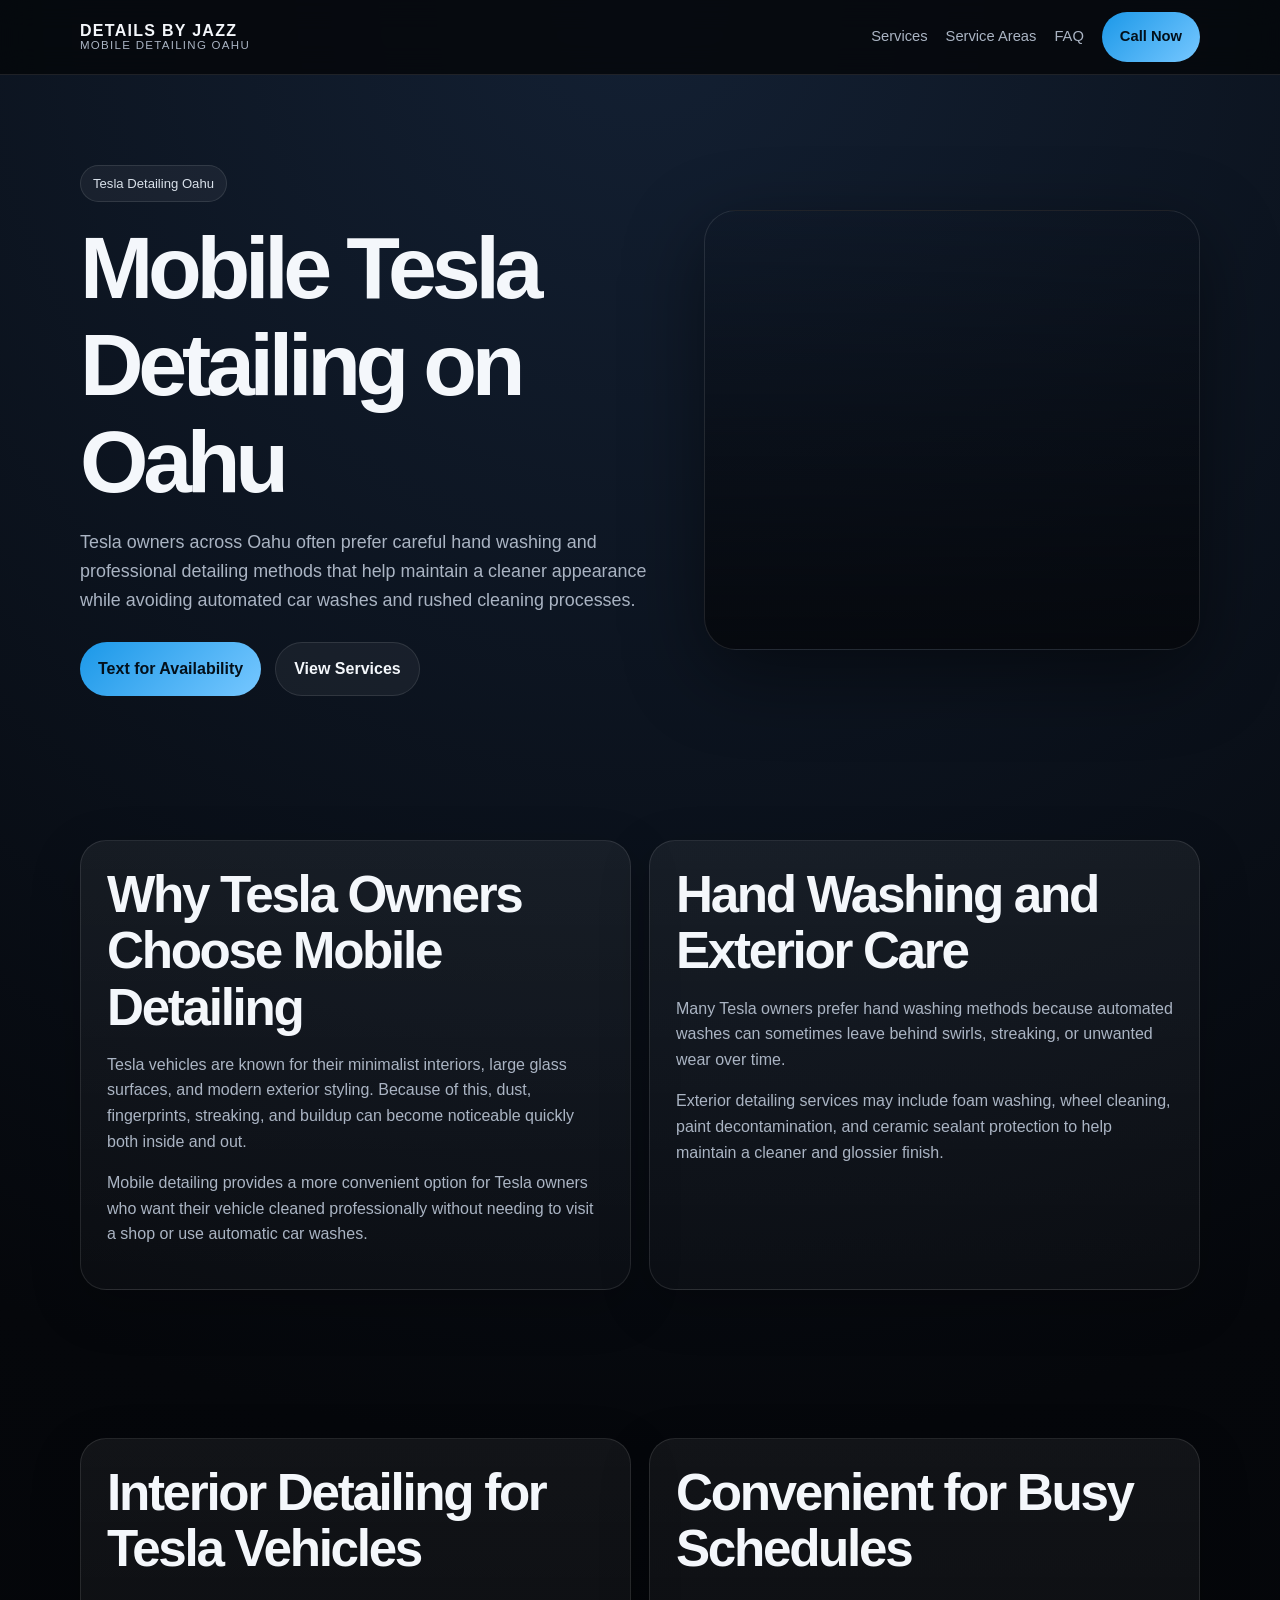
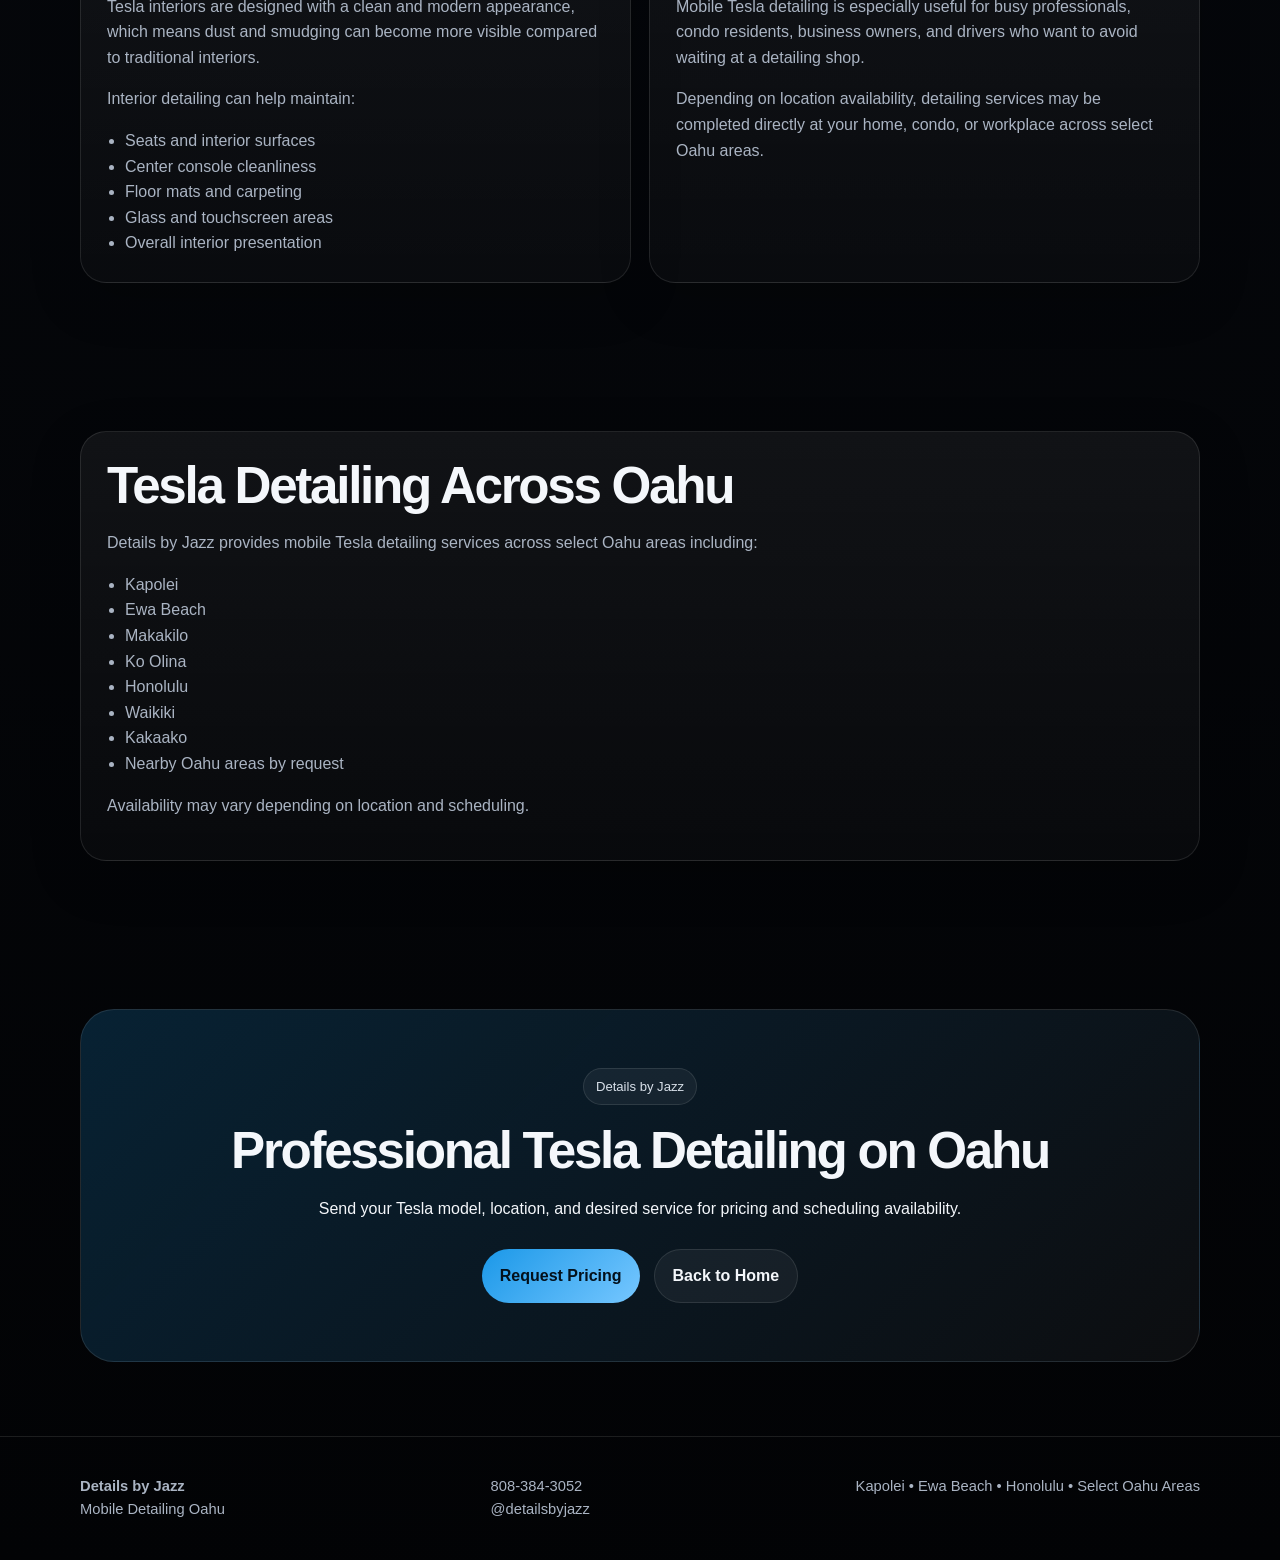
==== tesla-info.html @ b8ee374d "Add files via upload" ====
<!DOCTYPE html>
<html lang="en">
<head>
  <meta charset="UTF-8" />
  <meta name="viewport" content="width=device-width, initial-scale=1.0" />

  <title>Tesla Detailing Oahu | Details by Jazz</title>

  <meta name="description" content="Professional Tesla detailing on Oahu including interior detailing, exterior washes, paint protection, and mobile detailing services for Tesla owners across Honolulu, Kapolei, Ewa Beach, and surrounding areas." />

  <meta name="keywords" content="Tesla detailing Oahu, Tesla mobile detailing Honolulu, Tesla detailing Kapolei, mobile detailing Oahu, Tesla hand wash Oahu, premium detailing Oahu" />

  <link rel="stylesheet" href="style.css" />
</head>

<body>

<header class="topbar">
  <div class="container nav">

    <a class="brand" href="index.html">
      <strong>Details by Jazz</strong>
      <span>Mobile Detailing Oahu</span>
    </a>

    <nav class="nav-links">
      <a href="services.html">Services</a>
      <a href="service-areas.html">Service Areas</a>
      <a href="faq.html">FAQ</a>
      <a class="btn btn-primary" href="tel:8083843052">
        Call Now
      </a>
    </nav>

  </div>
</header>

<main>

<section class="hero">
  <div class="container hero-grid">

    <div>

      <span class="eyebrow">
        Tesla Detailing Oahu
      </span>

      <h1>
        Mobile Tesla Detailing on Oahu
      </h1>

      <p class="lead">
        Tesla owners across Oahu often prefer careful hand washing and professional detailing methods that help maintain a cleaner appearance while avoiding automated car washes and rushed cleaning processes.
      </p>

      <div class="actions">

        <a class="btn btn-primary" href="sms:8083843052">
          Text for Availability
        </a>

        <a class="btn btn-secondary" href="services.html">
          View Services
        </a>

      </div>

    </div>

    <div class="hero-card"></div>

  </div>
</section>

<section class="section">
  <div class="container grid-2">

    <div class="card">

      <h2>
        Why Tesla Owners Choose Mobile Detailing
      </h2>

      <p>
        Tesla vehicles are known for their minimalist interiors, large glass surfaces, and modern exterior styling. Because of this, dust, fingerprints, streaking, and buildup can become noticeable quickly both inside and out.
      </p>

      <p>
        Mobile detailing provides a more convenient option for Tesla owners who want their vehicle cleaned professionally without needing to visit a shop or use automatic car washes.
      </p>

    </div>

    <div class="card">

      <h2>
        Hand Washing and Exterior Care
      </h2>

      <p>
        Many Tesla owners prefer hand washing methods because automated washes can sometimes leave behind swirls, streaking, or unwanted wear over time.
      </p>

      <p>
        Exterior detailing services may include foam washing, wheel cleaning, paint decontamination, and ceramic sealant protection to help maintain a cleaner and glossier finish.
      </p>

    </div>

  </div>
</section>

<section class="section">
  <div class="container grid-2">

    <div class="card">

      <h2>
        Interior Detailing for Tesla Vehicles
      </h2>

      <p>
        Tesla interiors are designed with a clean and modern appearance, which means dust and smudging can become more visible compared to traditional interiors.
      </p>

      <p>
        Interior detailing can help maintain:
      </p>

      <ul>
        <li>Seats and interior surfaces</li>
        <li>Center console cleanliness</li>
        <li>Floor mats and carpeting</li>
        <li>Glass and touchscreen areas</li>
        <li>Overall interior presentation</li>
      </ul>

    </div>

    <div class="card">

      <h2>
        Convenient for Busy Schedules
      </h2>

      <p>
        Mobile Tesla detailing is especially useful for busy professionals, condo residents, business owners, and drivers who want to avoid waiting at a detailing shop.
      </p>

      <p>
        Depending on location availability, detailing services may be completed directly at your home, condo, or workplace across select Oahu areas.
      </p>

    </div>

  </div>
</section>

<section class="section">
  <div class="container card">

    <h2>
      Tesla Detailing Across Oahu
    </h2>

    <p>
      Details by Jazz provides mobile Tesla detailing services across select Oahu areas including:
    </p>

    <ul>
      <li>Kapolei</li>
      <li>Ewa Beach</li>
      <li>Makakilo</li>
      <li>Ko Olina</li>
      <li>Honolulu</li>
      <li>Waikiki</li>
      <li>Kakaako</li>
      <li>Nearby Oahu areas by request</li>
    </ul>

    <p>
      Availability may vary depending on location and scheduling.
    </p>

  </div>
</section>

<section class="section">
  <div class="container cta">

    <span class="eyebrow">
      Details by Jazz
    </span>

    <h2>
      Professional Tesla Detailing on Oahu
    </h2>

    <p>
      Send your Tesla model, location, and desired service for pricing and scheduling availability.
    </p>

    <div class="actions" style="justify-content:center;">

      <a class="btn btn-primary" href="sms:8083843052">
        Request Pricing
      </a>

      <a class="btn btn-secondary" href="index.html">
        Back to Home
      </a>

    </div>

  </div>
</section>

</main>

<footer>
  <div class="container footer-grid">

    <div>
      <strong>Details by Jazz</strong><br />
      Mobile Detailing Oahu
    </div>

    <div>
      <a href="tel:8083843052">
        808-384-3052
      </a>
      <br />

      <a href="https://www.instagram.com/detailsbyjazz/" target="_blank">
        @detailsbyjazz
      </a>
    </div>

    <div>
      Kapolei • Ewa Beach • Honolulu • Select Oahu Areas
    </div>

  </div>
</footer>

</body>
</html>
---- style.css ----
:root {
  --bg:#05070b; --panel:#0c1118; --soft:#121923; --text:#f4f7fb;
  --muted:#aab4c3; --blue:#1b98e8; --silver:#d9e1ea; --line:rgba(255,255,255,.1);
}
*{box-sizing:border-box}
html{scroll-behavior:smooth}
body{margin:0;font-family:Arial,Helvetica,sans-serif;background:radial-gradient(circle at top,#132033 0%,var(--bg) 45%,#020305 100%);color:var(--text);line-height:1.6}
a{color:inherit;text-decoration:none}
.container{width:min(1120px,calc(100% - 32px));margin:auto}
.topbar{position:sticky;top:0;z-index:10;background:rgba(5,7,11,.86);backdrop-filter:blur(14px);border-bottom:1px solid var(--line)}
.nav{min-height:74px;display:flex;align-items:center;justify-content:space-between;gap:24px}
.brand{letter-spacing:.08em;text-transform:uppercase;line-height:1.1}.brand span{display:block;color:var(--muted);font-size:.72rem}
.nav-links{display:flex;gap:18px;align-items:center;color:var(--muted);font-size:.92rem}.nav-links a:hover{color:var(--text)}
.btn{display:inline-flex;align-items:center;justify-content:center;padding:13px 18px;border-radius:999px;font-weight:700;border:1px solid var(--line)}
.btn-primary{background:linear-gradient(135deg,var(--blue),#76c7ff);color:#03101b;border:none}.btn-secondary{background:rgba(255,255,255,.05)}
.hero{padding:90px 0 70px}.hero-grid{display:grid;grid-template-columns:1.08fr .92fr;gap:42px;align-items:center}
.eyebrow{display:inline-flex;color:var(--silver);border:1px solid var(--line);background:rgba(255,255,255,.05);padding:7px 12px;border-radius:999px;font-size:.82rem;margin-bottom:18px}
h1,h2,h3{line-height:1.1;margin:0 0 16px}h1{font-size:clamp(2.6rem,7vw,5.5rem);letter-spacing:-.06em}h2{font-size:clamp(2rem,4vw,3.2rem);letter-spacing:-.045em}
.lead{font-size:1.12rem;color:var(--muted);max-width:680px}.actions{display:flex;flex-wrap:wrap;gap:14px;margin-top:28px}
.hero-card,.photo-card{min-height:440px;border:1px solid var(--line);border-radius:32px;background:linear-gradient(180deg,rgba(5,7,11,.1),rgba(5,7,11,.82)),url('images/hero-detail.jpg') center/cover no-repeat;box-shadow:0 24px 80px rgba(0,0,0,.45)}
.section{padding:74px 0}.section-header{display:flex;justify-content:space-between;gap:28px;align-items:end;margin-bottom:32px}.section-header p{color:var(--muted);max-width:520px;margin:0}
.grid-3{display:grid;grid-template-columns:repeat(3,1fr);gap:18px}.grid-2{display:grid;grid-template-columns:repeat(2,1fr);gap:18px}
.card{border:1px solid var(--line);background:linear-gradient(180deg,rgba(255,255,255,.055),rgba(255,255,255,.025));border-radius:26px;padding:26px;box-shadow:0 16px 50px rgba(0,0,0,.22)}
.card p,.card li{color:var(--muted)}.card ul{padding-left:18px;margin-bottom:0}.price{color:var(--blue);font-weight:800}
.pills{display:flex;flex-wrap:wrap;gap:10px}.pill{border:1px solid var(--line);background:rgba(255,255,255,.05);color:var(--silver);padding:9px 13px;border-radius:999px}
.faq details{border:1px solid var(--line);background:rgba(255,255,255,.04);border-radius:20px;padding:18px 20px}.faq details+details{margin-top:12px}.faq summary{cursor:pointer;font-weight:800}.faq p{color:var(--muted);margin-bottom:0}
.cta{text-align:center;padding:58px 24px;border-radius:34px;border:1px solid var(--line);background:linear-gradient(135deg,rgba(27,152,232,.2),rgba(255,255,255,.045))}
footer{padding:38px 0;color:var(--muted);border-top:1px solid var(--line);font-size:.92rem}.footer-grid{display:flex;justify-content:space-between;gap:20px;flex-wrap:wrap}
@media(max-width:860px){.nav{padding:16px 0}.nav-links{display:none}.hero-grid,.grid-2,.grid-3{grid-template-columns:1fr}.hero{padding-top:60px}.section-header{display:block}}
@media(max-width:520px){.actions .btn{width:100%}.card{padding:22px}}
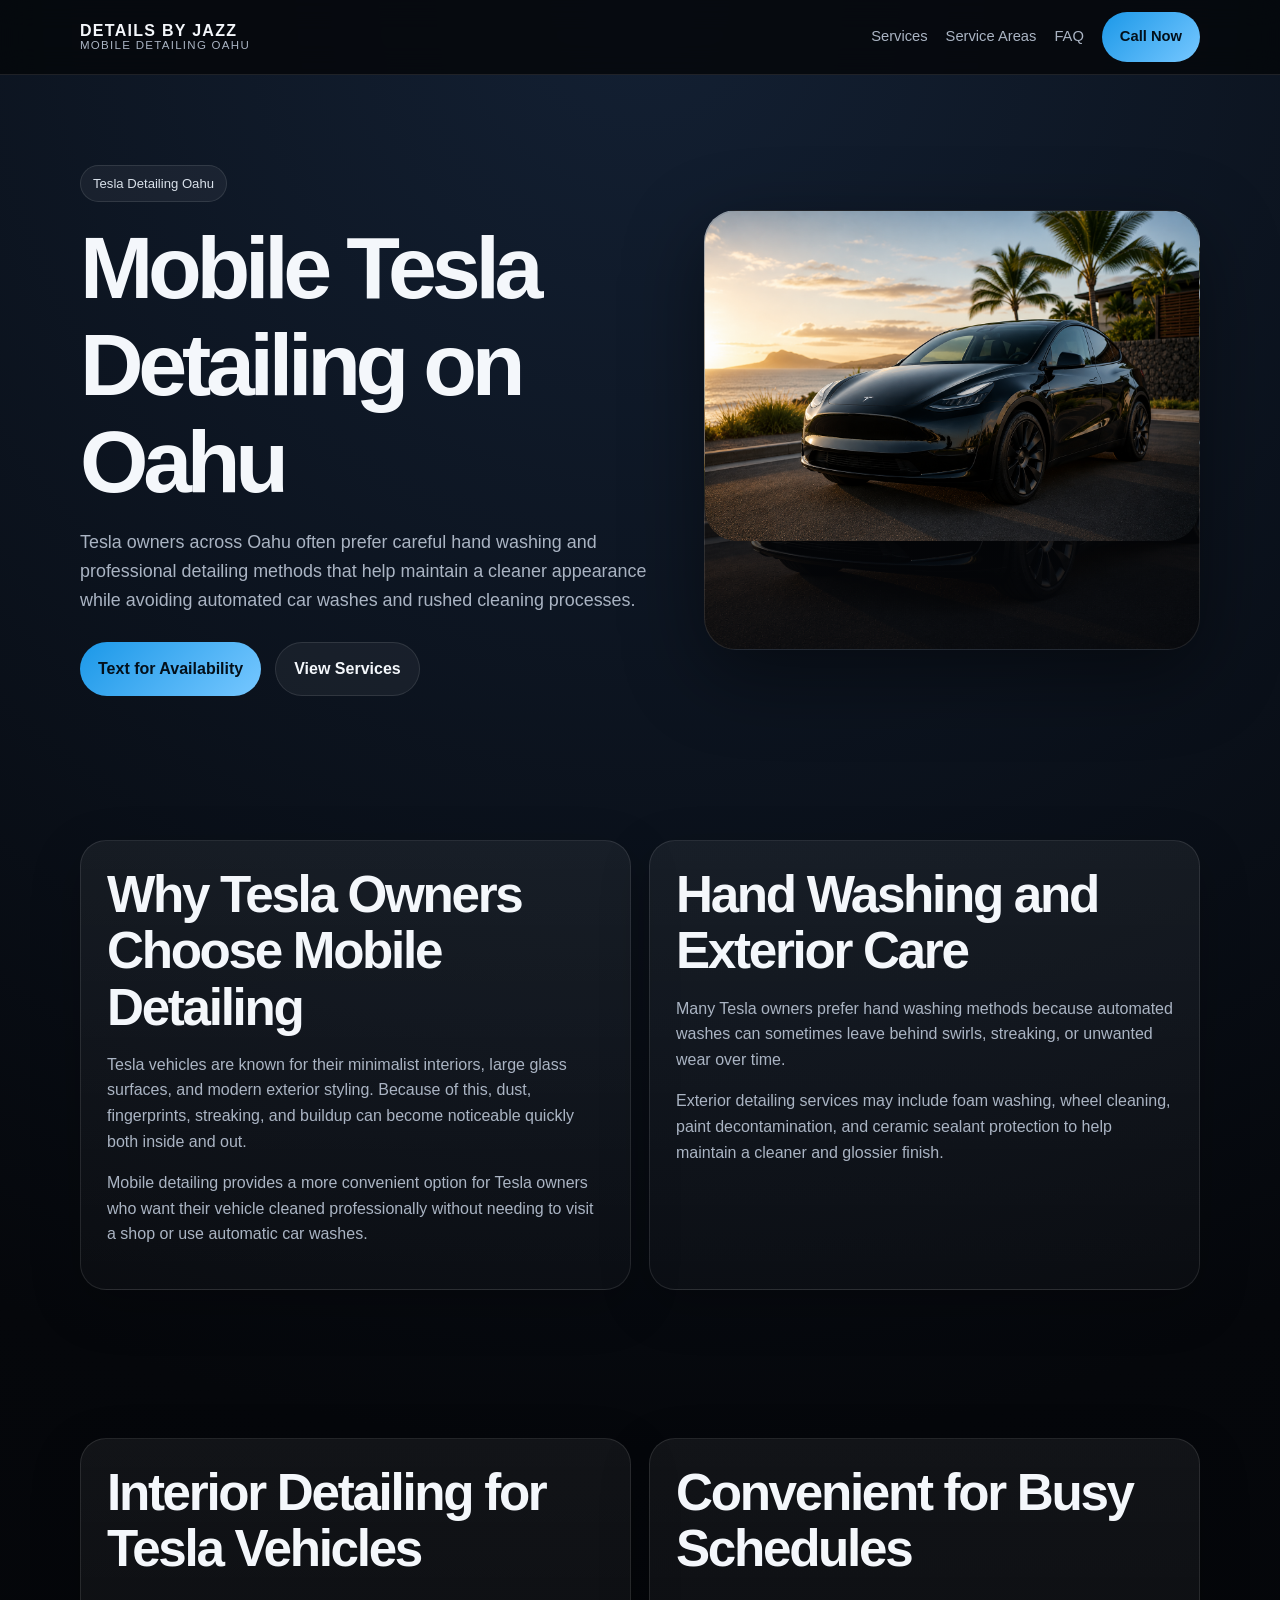
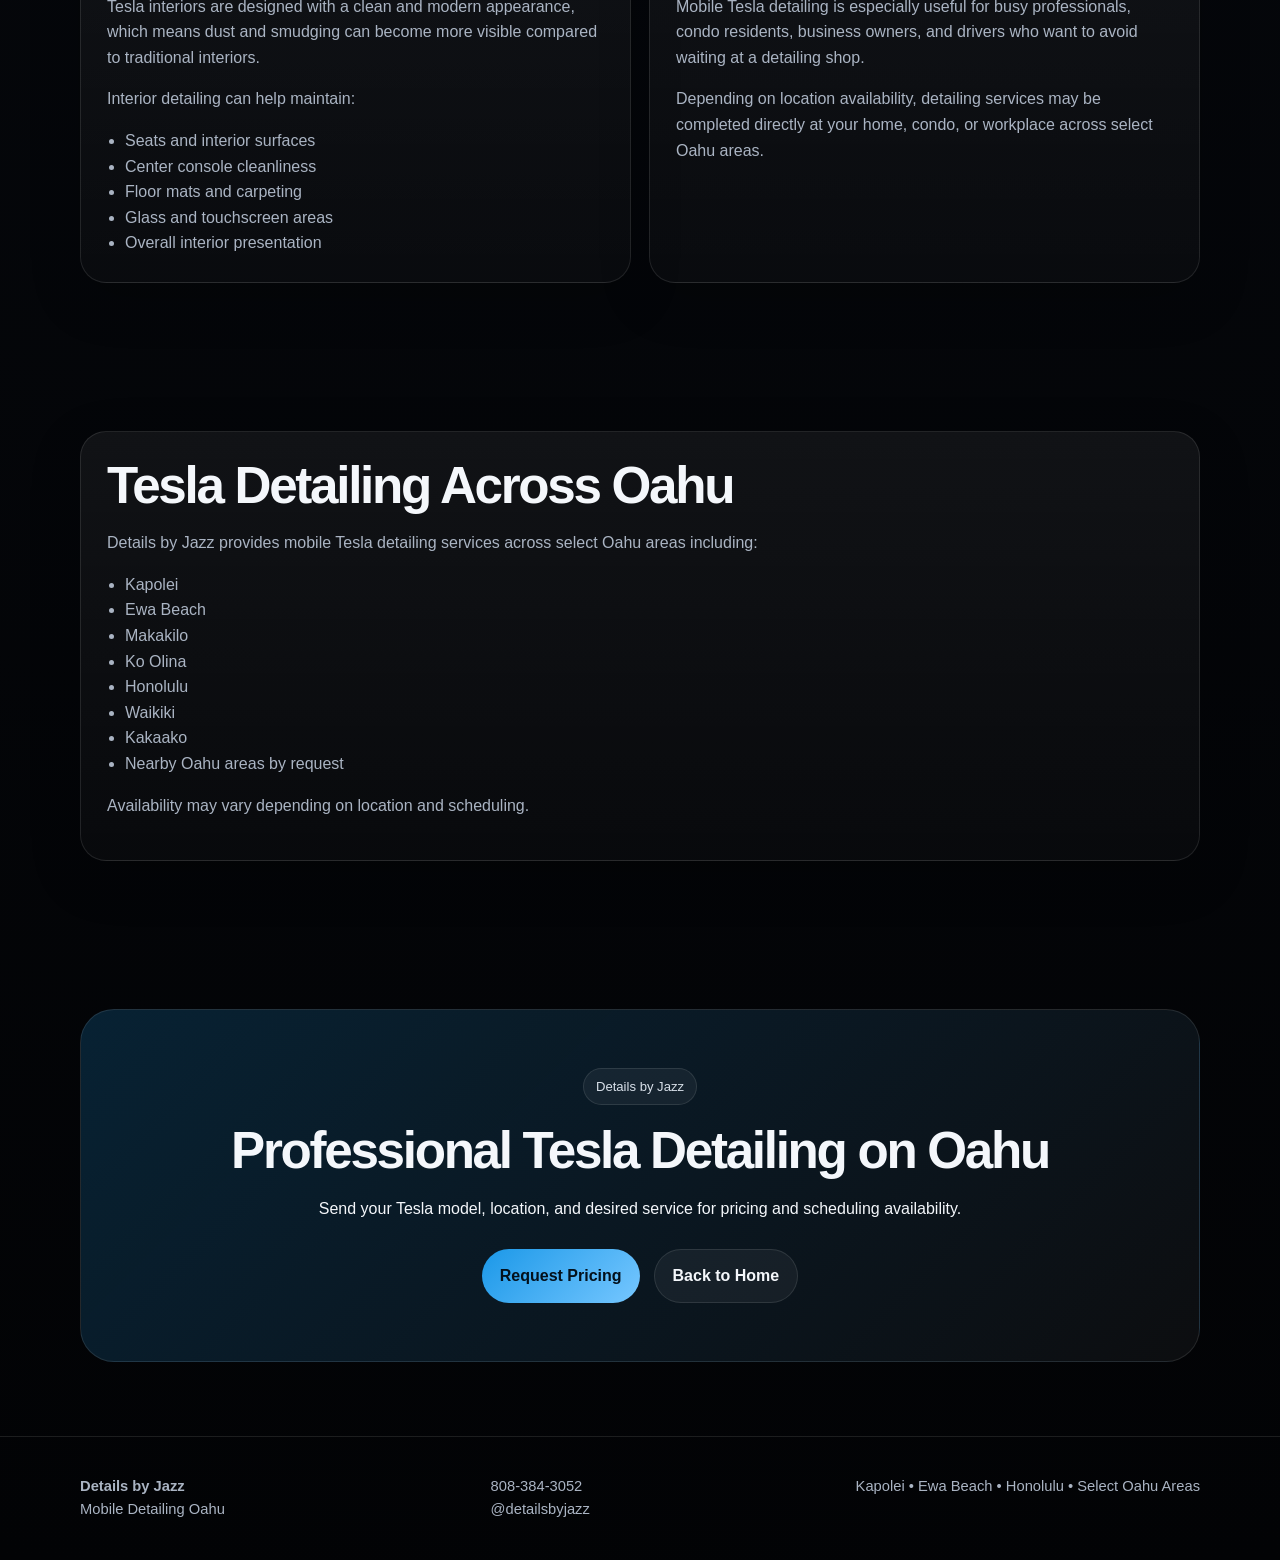
==== commit 49fe1222: "Update tesla-info.html" ====
--- a/tesla-info.html
+++ b/tesla-info.html
@@ -68,7 +68,13 @@
 
     </div>
 
-    <div class="hero-card"></div>
+   <div class="hero-card">
+  <img 
+    src="images/tesla-image.png" 
+    alt="Tesla mobile detailing on Oahu by Details by Jazz"
+    style="width:100%; height:100%; object-fit:cover; border-radius:32px;"
+  />
+</div>
 
   </div>
 </section>
@@ -245,4 +251,4 @@
 </footer>
 
 </body>
-</html>+</html>
--- a/style.css
+++ b/style.css
@@ -18,7 +18,15 @@
 .eyebrow{display:inline-flex;color:var(--silver);border:1px solid var(--line);background:rgba(255,255,255,.05);padding:7px 12px;border-radius:999px;font-size:.82rem;margin-bottom:18px}
 h1,h2,h3{line-height:1.1;margin:0 0 16px}h1{font-size:clamp(2.6rem,7vw,5.5rem);letter-spacing:-.06em}h2{font-size:clamp(2rem,4vw,3.2rem);letter-spacing:-.045em}
 .lead{font-size:1.12rem;color:var(--muted);max-width:680px}.actions{display:flex;flex-wrap:wrap;gap:14px;margin-top:28px}
-.hero-card,.photo-card{min-height:440px;border:1px solid var(--line);border-radius:32px;background:linear-gradient(180deg,rgba(5,7,11,.1),rgba(5,7,11,.82)),url('images/hero-detail.jpg') center/cover no-repeat;box-shadow:0 24px 80px rgba(0,0,0,.45)}
+.hero-card,.photo-card{
+  min-height:440px;
+  border:1px solid var(--line);
+  border-radius:32px;
+  background:
+    linear-gradient(180deg,rgba(5,7,11,.1),rgba(5,7,11,.82)),
+    url('images/tesla-image.png') center/cover no-repeat;
+  box-shadow:0 24px 80px rgba(0,0,0,.45);
+}
 .section{padding:74px 0}.section-header{display:flex;justify-content:space-between;gap:28px;align-items:end;margin-bottom:32px}.section-header p{color:var(--muted);max-width:520px;margin:0}
 .grid-3{display:grid;grid-template-columns:repeat(3,1fr);gap:18px}.grid-2{display:grid;grid-template-columns:repeat(2,1fr);gap:18px}
 .card{border:1px solid var(--line);background:linear-gradient(180deg,rgba(255,255,255,.055),rgba(255,255,255,.025));border-radius:26px;padding:26px;box-shadow:0 16px 50px rgba(0,0,0,.22)}
